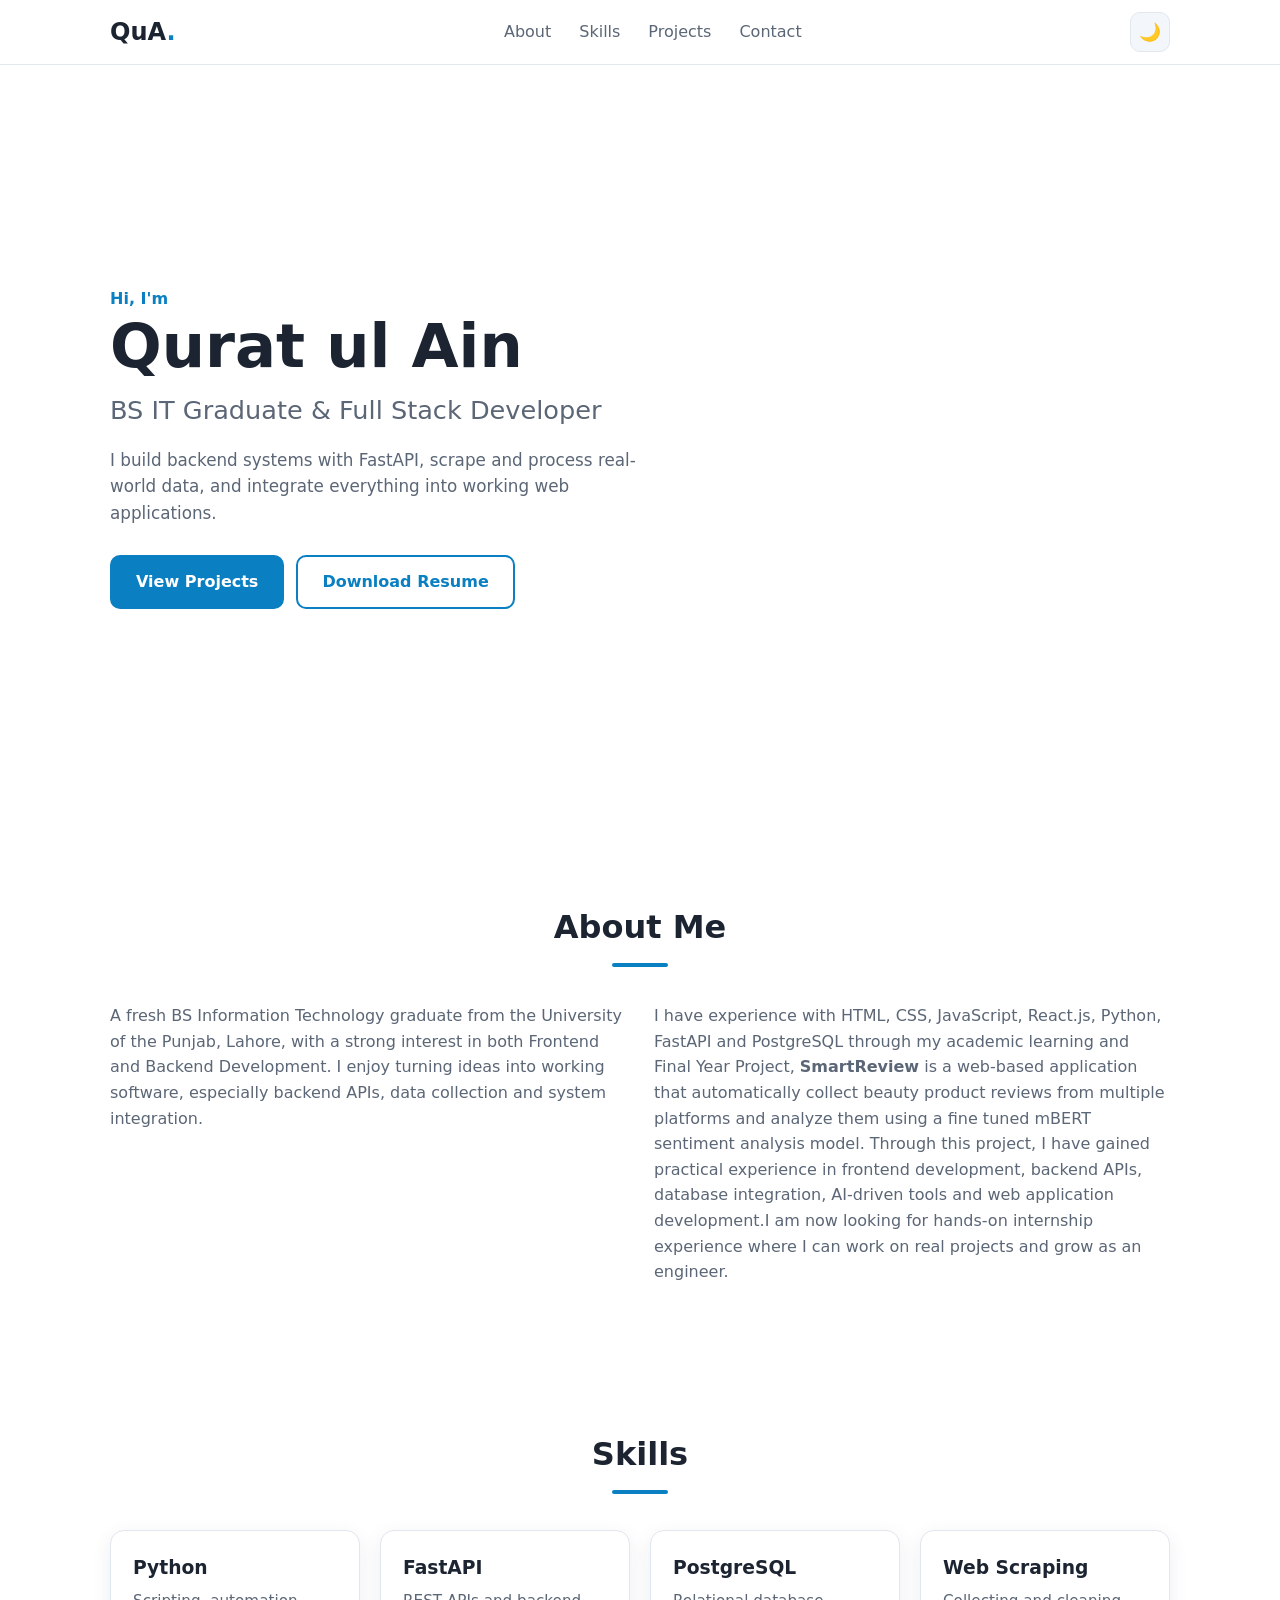
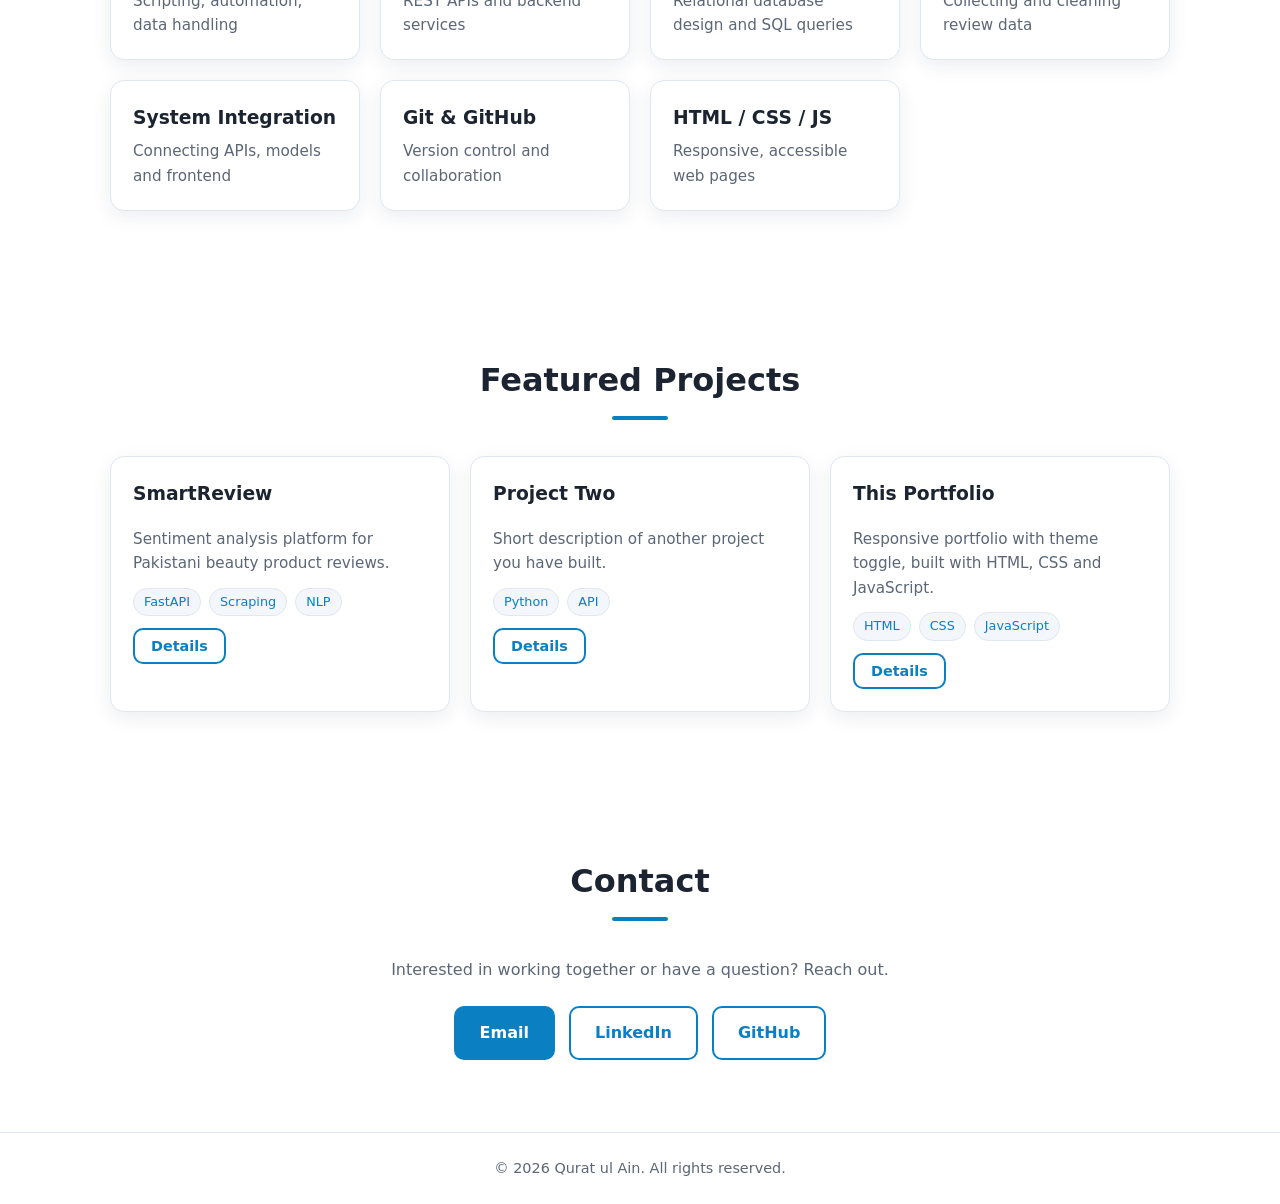
==== index.html @ 5493f996 "Add portfolio website" ====
<!DOCTYPE html>
<html lang="en">
<head>
  <meta charset="UTF-8" />
  <meta name="viewport" content="width=device-width, initial-scale=1.0" />
  <meta name="description" content="Portfolio of Qurat ul Ain - BS IT Graduate, Full stack developer and web scraping enthusiast." />
  <title>Qurat ul Ain | Developer Portfolio</title>
  <link rel="stylesheet" href="style.css" />
</head>
<body>
  <!--HEADER-->
  <header class="header">
    <nav class="nav container" aria-label="Main navigation">
      <a href="#home" class="logo">QuA<span>.</span></a>

      <ul class="nav-links" id="nav-links">
        <li><a href="#about">About</a></li>
        <li><a href="#skills">Skills</a></li>
        <li><a href="#projects">Projects</a></li>
        <li><a href="#contact">Contact</a></li>
      </ul>

      <div class="nav-actions">
        <button id="theme-toggle" class="icon-btn" aria-label="Toggle dark and light theme">🌙</button>
        <button id="menu-toggle" class="icon-btn menu-btn" aria-label="Open menu" aria-expanded="false">☰</button>
      </div>
    </nav>
  </header>

  <main>
    <!-- HERO -->
    <section id="home" class="hero container">
      <div class="hero-text">
        <p class="eyebrow">Hi, I'm</p>
        <h1>Qurat ul Ain</h1>
        <h2>BS IT Graduate &amp; Full Stack Developer</h2>
        <p class="lead">
          I build backend systems with FastAPI, scrape and process real-world data,
          and integrate everything into working web applications.
        </p>
        <div class="hero-buttons">
          <a href="#projects" class="btn btn-primary">View Projects</a>
          <a href="resume.pdf" class="btn btn-outline" download>Download Resume</a>
        </div>
      </div>
    </section>

    <!-- ABOUT -->
    <section id="about" class="section container">
      <h2 class="section-title">About Me</h2>
      <div class="about-grid">
        <p>
          A fresh BS Information Technology graduate from the University of the Punjab, Lahore,
          with a strong interest in both Frontend and Backend Development. I enjoy turning ideas
          into working software, especially backend APIs, data collection and system integration.
        </p>
        <p>
          I have experience with HTML, CSS, JavaScript, React.js, Python, FastAPI and
          PostgreSQL through my academic learning and Final Year Project, <strong>SmartReview</strong>
          is a web-based application that automatically collect beauty product reviews from multiple
          platforms and analyze them using a fine tuned mBERT sentiment analysis model. Through this
          project, I have gained practical experience in frontend development, backend APIs, database
          integration, AI-driven tools and web application development.I am now looking for
          hands-on internship experience where I can work on real projects and grow
          as an engineer.
        </p>
      </div>
    </section>

    <!-- SKILLS -->
    <section id="skills" class="section container">
      <h2 class="section-title">Skills</h2>
      <div class="skills-grid">
        <div class="card"><h3>Python</h3><p>Scripting, automation, data handling</p></div>
        <div class="card"><h3>FastAPI</h3><p>REST APIs and backend services</p></div>
        <div class="card"><h3>PostgreSQL</h3><p>Relational database design and SQL queries</p></div>
        <div class="card"><h3>Web Scraping</h3><p>Collecting and cleaning review data</p></div>
        <div class="card"><h3>System Integration</h3><p>Connecting APIs, models and frontend</p></div>
        <div class="card"><h3>Git &amp; GitHub</h3><p>Version control and collaboration</p></div>
        <div class="card"><h3>HTML / CSS / JS</h3><p>Responsive, accessible web pages</p></div>
      </div>
    </section>

    <!-- PROJECTS -->
    <section id="projects" class="section container">
      <h2 class="section-title">Featured Projects</h2>
      <div class="projects-grid">

        <article class="card project-card">
          <h3>SmartReview</h3>
          <p>Sentiment analysis platform for Pakistani beauty product reviews.</p>
          <ul class="tags"><li>FastAPI</li><li>Scraping</li><li>NLP</li></ul>
          <button class="btn btn-small" data-project="smartreview">Details</button>
        </article>

        <article class="card project-card">
          <h3>Project Two</h3>
          <p>Short description of another project you have built.</p>
          <ul class="tags"><li>Python</li><li>API</li></ul>
          <button class="btn btn-small" data-project="project2">Details</button>
        </article>

        <article class="card project-card">
          <h3>This Portfolio</h3>
          <p>Responsive portfolio with theme toggle, built with HTML, CSS and JavaScript.</p>
          <ul class="tags"><li>HTML</li><li>CSS</li><li>JavaScript</li></ul>
          <button class="btn btn-small" data-project="portfolio">Details</button>
        </article>

      </div>
    </section>

    <!-- CONTACT -->
    <section id="contact" class="section container">
      <h2 class="section-title">Contact</h2>
      <p class="center">Interested in working together or have a question? Reach out.</p>
      <div class="contact-links">
        <a class="btn btn-primary" href="quratulainain6@gmail.com">Email</a>
        <a class="btn btn-outline" href="https://www.linkedin.com/in/qurat-ul-ain-aina-707948293/" target="_blank" rel="noopener">LinkedIn</a>
        <a class="btn btn-outline" href="https://github.com/QuratulAin-809/" target="_blank" rel="noopener">GitHub</a>
      </div>
    </section>
  </main>

  <footer class="footer">
    <p>&copy; <span id="year"></span> Qurat ul Ain. All rights reserved.</p>
  </footer>

  <!-- PROJECT MODAL -->
  <div id="modal" class="modal" role="dialog" aria-modal="true" aria-labelledby="modal-title" hidden>
    <div class="modal-content">
      <button id="modal-close" class="icon-btn modal-close" aria-label="Close dialog">✕</button>
      <h3 id="modal-title"></h3>
      <p id="modal-desc"></p>
      <ul id="modal-tags" class="tags"></ul>
      <div id="modal-links" class="modal-links"></div>
    </div>
  </div>

  <script src="script.js"></script>
</body>
</html>
---- style.css ----
/* Theme variables */
:root {
  --bg: #ffffff;
  --bg-alt: #f3f6fb;
  --text: #1b2430;
  --muted: #5b6676;
  --primary: #0a7fc2;
  --primary-hover: #086399;
  --card: #ffffff;
  --border: #e1e7ef;
  --shadow: 0 6px 20px rgba(20, 40, 80, 0.08);
}

[data-theme="dark"] {
  --bg: #0e141b;
  --bg-alt: #141c26;
  --text: #e8edf4;
  --muted: #9aa7b8;
  --primary: #3aa8e8;
  --primary-hover: #66bcf0;
  --card: #18212c;
  --border: #263241;
  --shadow: 0 6px 20px rgba(0, 0, 0, 0.4);
}

/* Base */
* { box-sizing: border-box; margin: 0; padding: 0; }

html { scroll-behavior: smooth; scroll-padding-top: 70px; }

body {
  font-family: "Segoe UI", system-ui, -apple-system, Roboto, sans-serif;
  background: var(--bg);
  color: var(--text);
  line-height: 1.6;
  transition: background 0.3s, color 0.3s;
}

a { color: inherit; text-decoration: none; }
ul { list-style: none; }

.container { width: 100%; max-width: 1100px; margin: 0 auto; padding: 0 20px; }
.center { text-align: center; color: var(--muted); }

/* Header / Nav */
.header {
  position: sticky;
  top: 0;
  z-index: 50;
  background: var(--bg);
  border-bottom: 1px solid var(--border);
  backdrop-filter: blur(8px);
}

.nav {
  display: flex;
  align-items: center;
  justify-content: space-between;
  height: 64px;
}

.logo { font-size: 1.5rem; font-weight: 700; }
.logo span { color: var(--primary); }

.nav-links {
  display: flex;
  gap: 28px;
}

.nav-links a { color: var(--muted); font-weight: 500; transition: color 0.2s; }
.nav-links a:hover { color: var(--primary); }

.nav-actions { display: flex; gap: 8px; }

.icon-btn {
  background: var(--bg-alt);
  color: var(--text);
  border: 1px solid var(--border);
  width: 40px;
  height: 40px;
  border-radius: 10px;
  font-size: 1.1rem;
  cursor: pointer;
  transition: background 0.2s;
}
.icon-btn:hover { background: var(--border); }

.menu-btn { display: none; }

/* Hero */
.hero {
  min-height: 85vh;
  display: flex;
  align-items: center;
}

.eyebrow { color: var(--primary); font-weight: 600; }
.hero h1 { font-size: clamp(2.2rem, 6vw, 3.8rem); line-height: 1.15; }
.hero h2 { font-size: clamp(1.1rem, 3vw, 1.6rem); color: var(--muted); font-weight: 500; margin: 8px 0 16px; }
.lead { max-width: 560px; color: var(--muted); font-size: 1.05rem; }
.hero-buttons { display: flex; flex-wrap: wrap; gap: 12px; margin-top: 28px; }

/* Buttons */
.btn {
  display: inline-block;
  padding: 12px 24px;
  border-radius: 10px;
  font-weight: 600;
  border: 2px solid var(--primary);
  cursor: pointer;
  font-size: 1rem;
  font-family: inherit;
  transition: background 0.2s, color 0.2s, transform 0.2s;
}
.btn:hover { transform: translateY(-2px); }
.btn-primary { background: var(--primary); color: #fff; }
.btn-primary:hover { background: var(--primary-hover); border-color: var(--primary-hover); }
.btn-outline { background: transparent; color: var(--primary); }
.btn-outline:hover { background: var(--primary); color: #fff; }
.btn-small { padding: 8px 16px; font-size: 0.9rem; background: transparent; color: var(--primary); }
.btn-small:hover { background: var(--primary); color: #fff; }

/* Sections */
.section { padding: 72px 20px; }
.section-title {
  font-size: 2rem;
  text-align: center;
  margin-bottom: 36px;
}
.section-title::after {
  content: "";
  display: block;
  width: 56px;
  height: 4px;
  background: var(--primary);
  border-radius: 4px;
  margin: 10px auto 0;
}

.about-grid {
  display: grid;
  grid-template-columns: 1fr 1fr;
  gap: 28px;
  color: var(--muted);
}

/* Cards / Grids */
.skills-grid,
.projects-grid {
  display: grid;
  grid-template-columns: repeat(auto-fit, minmax(240px, 1fr));
  gap: 20px;
}

.card {
  background: var(--card);
  border: 1px solid var(--border);
  border-radius: 14px;
  padding: 22px;
  box-shadow: var(--shadow);
  transition: transform 0.2s;
}
.card:hover { transform: translateY(-4px); }
.card h3 { margin-bottom: 6px; }
.card p { color: var(--muted); font-size: 0.95rem; }

.project-card { display: flex; flex-direction: column; gap: 12px; align-items: flex-start; }

.tags { display: flex; flex-wrap: wrap; gap: 8px; }
.tags li {
  background: var(--bg-alt);
  border: 1px solid var(--border);
  color: var(--primary);
  font-size: 0.8rem;
  padding: 3px 10px;
  border-radius: 999px;
}

/* Contact */
.contact-links {
  display: flex;
  flex-wrap: wrap;
  justify-content: center;
  gap: 14px;
  margin-top: 24px;
}

/* Footer */
.footer {
  text-align: center;
  padding: 24px 20px;
  border-top: 1px solid var(--border);
  color: var(--muted);
  font-size: 0.9rem;
}

/* Modal */
.modal {
  position: fixed;
  inset: 0;
  background: rgba(0, 0, 0, 0.55);
  display: flex;
  align-items: center;
  justify-content: center;
  padding: 20px;
  z-index: 100;
}
.modal[hidden] { display: none; }

.modal-content {
  position: relative;
  background: var(--card);
  border: 1px solid var(--border);
  border-radius: 16px;
  padding: 32px 28px 28px;
  max-width: 520px;
  width: 100%;
  display: flex;
  flex-direction: column;
  gap: 14px;
  animation: pop 0.2s ease;
}
.modal-content p { color: var(--muted); }
.modal-close { position: absolute; top: 12px; right: 12px; }
.modal-links { display: flex; gap: 10px; flex-wrap: wrap; }

@keyframes pop {
  from { transform: scale(0.95); opacity: 0; }
  to { transform: scale(1); opacity: 1; }
}

/* Responsive */
@media (max-width: 768px) {
  .menu-btn { display: inline-block; }

  .nav-links {
    position: absolute;
    top: 64px;
    left: 0;
    right: 0;
    flex-direction: column;
    gap: 0;
    background: var(--bg);
    border-bottom: 1px solid var(--border);
    max-height: 0;
    overflow: hidden;
    transition: max-height 0.3s ease;
  }
  .nav-links.open { max-height: 280px; }
  .nav-links li a { display: block; padding: 14px 20px; }

  .about-grid { grid-template-columns: 1fr; }
  .hero { min-height: 75vh; }
}

@media (prefers-reduced-motion: reduce) {
  html { scroll-behavior: auto; }
  * { transition: none !important; animation: none !important; }
}
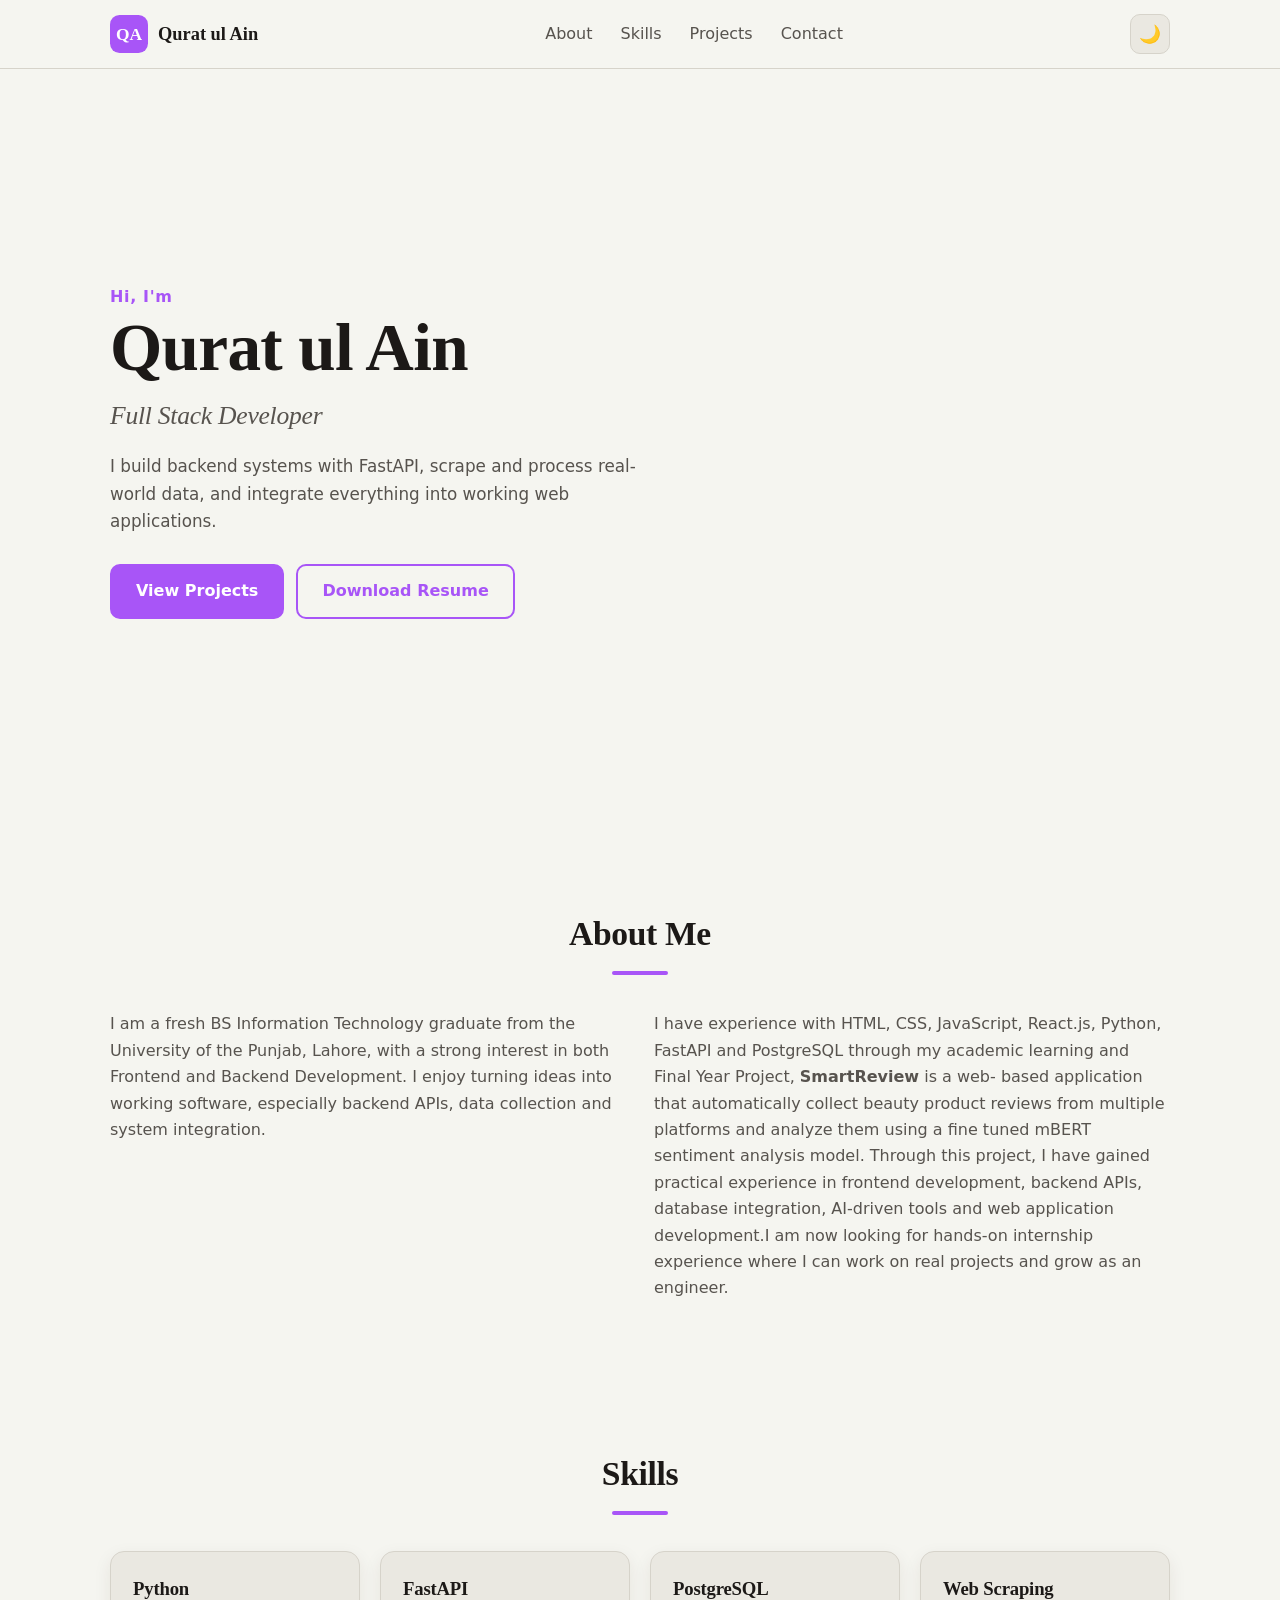
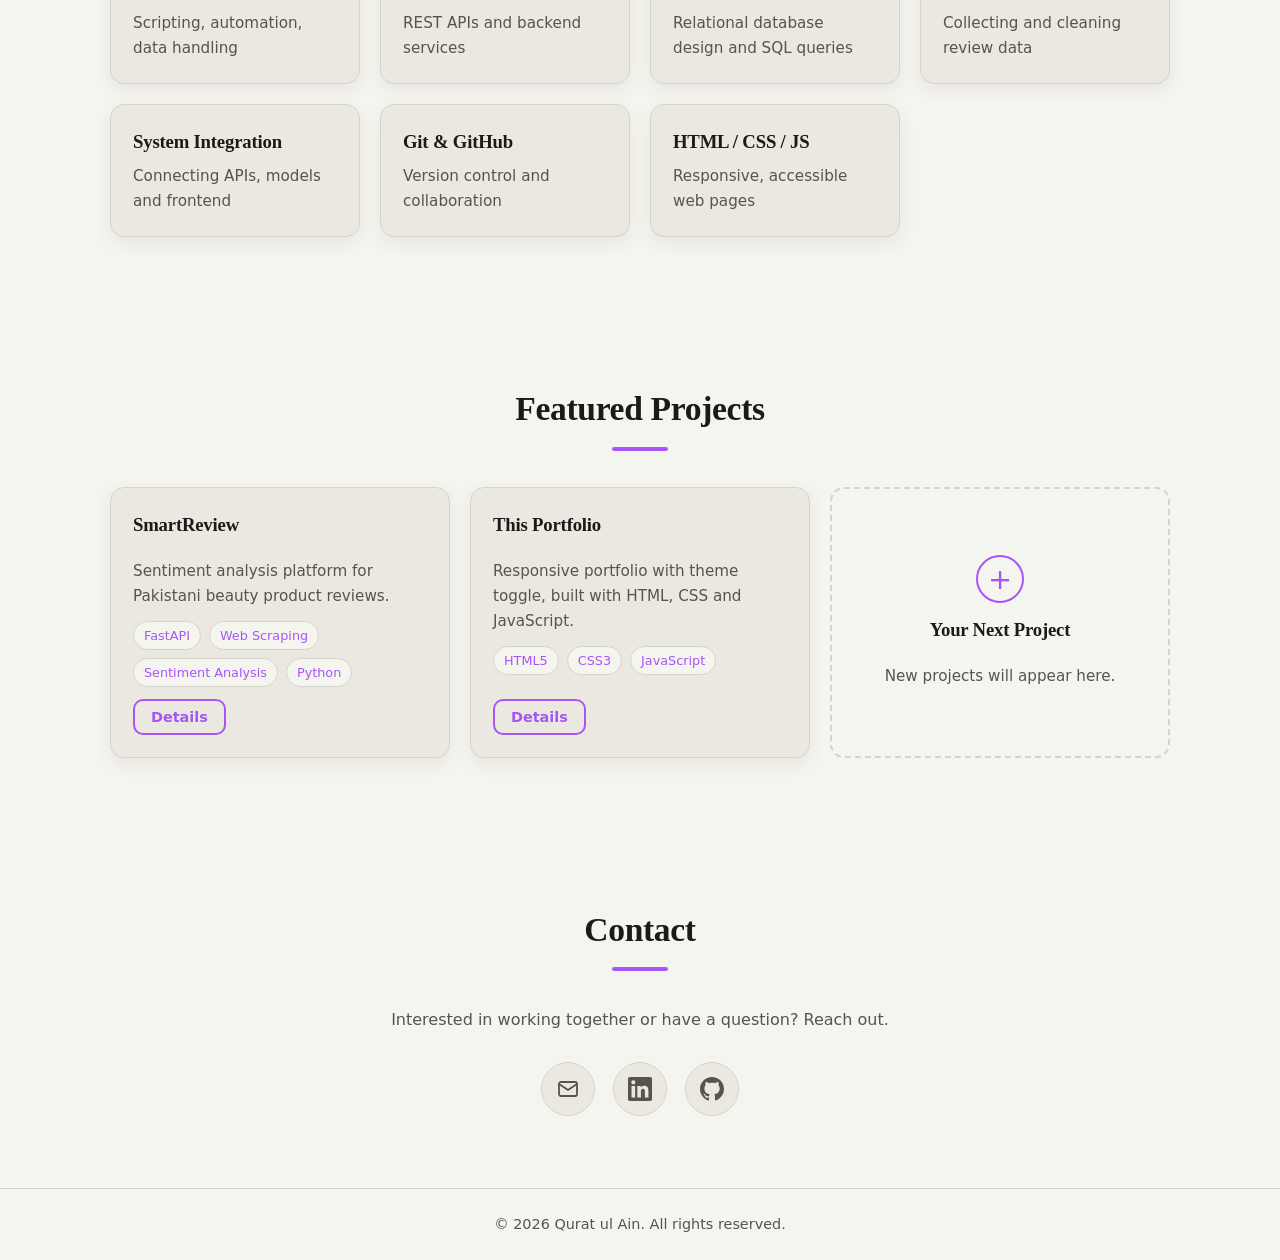
==== commit 8fd87264: "Update design, logo and projects" ====
--- a/index.html
+++ b/index.html
@@ -3,15 +3,22 @@
 <head>
   <meta charset="UTF-8" />
   <meta name="viewport" content="width=device-width, initial-scale=1.0" />
-  <meta name="description" content="Portfolio of Qurat ul Ain - BS IT Graduate, Full stack developer and web scraping enthusiast." />
+  <meta name="description" content="Portfolio of Qurat ul Ain - full stack developer and web scraping enthusiast." />
   <title>Qurat ul Ain | Developer Portfolio</title>
+  <link rel="icon" href="data:image/svg+xml,%3Csvg xmlns='http://www.w3.org/2000/svg' viewBox='0 0 64 64'%3E%3Crect width='64' height='64' rx='14' fill='%2315803D'/%3E%3Ctext x='32' y='43' font-family='Georgia,serif' font-size='30' font-weight='700' text-anchor='middle' fill='white'%3EQA%3C/text%3E%3C/svg%3E" />
   <link rel="stylesheet" href="style.css" />
 </head>
 <body>
-  <!--HEADER-->
+  <!-- HEADER -->
   <header class="header">
     <nav class="nav container" aria-label="Main navigation">
-      <a href="#home" class="logo">QuA<span>.</span></a>
+      <a href="#home" class="logo" aria-label="Qurat ul Ain - home">
+        <svg class="logo-mark" viewBox="0 0 48 48" width="38" height="38" aria-hidden="true">
+          <rect width="48" height="48" rx="12"></rect>
+          <text x="24" y="32" text-anchor="middle">QA</text>
+        </svg>
+        <span class="logo-text">Qurat ul Ain</span>
+      </a>
 
       <ul class="nav-links" id="nav-links">
         <li><a href="#about">About</a></li>
@@ -33,7 +40,7 @@
       <div class="hero-text">
         <p class="eyebrow">Hi, I'm</p>
         <h1>Qurat ul Ain</h1>
-        <h2>BS IT Graduate &amp; Full Stack Developer</h2>
+        <h2>Full Stack Developer</h2>
         <p class="lead">
           I build backend systems with FastAPI, scrape and process real-world data,
           and integrate everything into working web applications.
@@ -50,19 +57,18 @@
       <h2 class="section-title">About Me</h2>
       <div class="about-grid">
         <p>
-          A fresh BS Information Technology graduate from the University of the Punjab, Lahore,
+          I am a fresh BS Information Technology graduate from the University of the Punjab, Lahore,
           with a strong interest in both Frontend and Backend Development. I enjoy turning ideas
           into working software, especially backend APIs, data collection and system integration.
         </p>
         <p>
-          I have experience with HTML, CSS, JavaScript, React.js, Python, FastAPI and
-          PostgreSQL through my academic learning and Final Year Project, <strong>SmartReview</strong>
-          is a web-based application that automatically collect beauty product reviews from multiple
-          platforms and analyze them using a fine tuned mBERT sentiment analysis model. Through this
-          project, I have gained practical experience in frontend development, backend APIs, database
-          integration, AI-driven tools and web application development.I am now looking for
-          hands-on internship experience where I can work on real projects and grow
-          as an engineer.
+          I have experience with HTML, CSS, JavaScript, React.js, Python, FastAPI and PostgreSQL
+          through my academic learning and Final Year Project, <strong>SmartReview</strong> is a web-
+          based application that automatically collect beauty product reviews from multiple platforms
+          and analyze them using a fine tuned mBERT sentiment analysis model. Through this project,
+          I have gained practical experience in frontend development, backend APIs, database integration,
+          AI-driven tools and web application development.I am now looking for hands-on internship
+          experience where I can work on real projects and grow as an engineer.
         </p>
       </div>
     </section>
@@ -82,43 +88,41 @@
     </section>
 
     <!-- PROJECTS -->
+    <!-- Project cards are generated from the `projects` list in script.js.
+         To add a new project, add one more entry there; no HTML changes needed. -->
     <section id="projects" class="section container">
       <h2 class="section-title">Featured Projects</h2>
-      <div class="projects-grid">
-
-        <article class="card project-card">
-          <h3>SmartReview</h3>
-          <p>Sentiment analysis platform for Pakistani beauty product reviews.</p>
-          <ul class="tags"><li>FastAPI</li><li>Scraping</li><li>NLP</li></ul>
-          <button class="btn btn-small" data-project="smartreview">Details</button>
-        </article>
-
-        <article class="card project-card">
-          <h3>Project Two</h3>
-          <p>Short description of another project you have built.</p>
-          <ul class="tags"><li>Python</li><li>API</li></ul>
-          <button class="btn btn-small" data-project="project2">Details</button>
-        </article>
-
-        <article class="card project-card">
-          <h3>This Portfolio</h3>
-          <p>Responsive portfolio with theme toggle, built with HTML, CSS and JavaScript.</p>
-          <ul class="tags"><li>HTML</li><li>CSS</li><li>JavaScript</li></ul>
-          <button class="btn btn-small" data-project="portfolio">Details</button>
-        </article>
-
-      </div>
+      <div class="projects-grid" id="projects-grid"></div>
     </section>
 
     <!-- CONTACT -->
     <section id="contact" class="section container">
       <h2 class="section-title">Contact</h2>
       <p class="center">Interested in working together or have a question? Reach out.</p>
-      <div class="contact-links">
-        <a class="btn btn-primary" href="quratulainain6@gmail.com">Email</a>
-        <a class="btn btn-outline" href="https://www.linkedin.com/in/qurat-ul-ain-aina-707948293/" target="_blank" rel="noopener">LinkedIn</a>
-        <a class="btn btn-outline" href="https://github.com/QuratulAin-809/" target="_blank" rel="noopener">GitHub</a>
-      </div>
+      <ul class="social-links">
+        <li>
+          <a class="social-link" href="quratulainaina6@gmail.com" aria-label="Email" title="Email">
+            <svg viewBox="0 0 24 24" aria-hidden="true" fill="none" stroke="currentColor" stroke-width="1.8" stroke-linecap="round" stroke-linejoin="round">
+              <rect x="3" y="5" width="18" height="14" rx="2"></rect>
+              <polyline points="3,7 12,13 21,7"></polyline>
+            </svg>
+          </a>
+        </li>
+        <li>
+          <a class="social-link" href="https://www.linkedin.com/in/qurat-ul-ain-aina-707948293/" target="_blank" rel="noopener" aria-label="LinkedIn" title="LinkedIn">
+            <svg viewBox="0 0 24 24" aria-hidden="true" fill="currentColor">
+              <path d="M20.447 20.452h-3.554v-5.569c0-1.328-.027-3.037-1.852-3.037-1.853 0-2.136 1.445-2.136 2.939v5.667H9.351V9h3.414v1.561h.046c.477-.9 1.637-1.85 3.37-1.85 3.601 0 4.267 2.37 4.267 5.455v6.286zM5.337 7.433a2.062 2.062 0 01-2.063-2.065 2.064 2.064 0 112.063 2.065zm1.782 13.019H3.555V9h3.564v11.452zM22.225 0H1.771C.792 0 0 .774 0 1.729v20.542C0 23.227.792 24 1.771 24h20.451C23.2 24 24 23.227 24 22.271V1.729C24 .774 23.2 0 22.222 0h.003z"></path>
+            </svg>
+          </a>
+        </li>
+        <li>
+          <a class="social-link" href="https://github.com/QuratulAin-809" target="_blank" rel="noopener" aria-label="GitHub" title="GitHub">
+            <svg viewBox="0 0 16 16" aria-hidden="true" fill="currentColor">
+              <path d="M8 0C3.58 0 0 3.58 0 8c0 3.54 2.29 6.53 5.47 7.59.4.07.55-.17.55-.38 0-.19-.01-.82-.01-1.49-2.01.37-2.53-.49-2.69-.94-.09-.23-.48-.94-.82-1.13-.28-.15-.68-.52-.01-.53.63-.01 1.08.58 1.23.82.72 1.21 1.87.87 2.33.66.07-.52.28-.87.51-1.07-1.78-.2-3.64-.89-3.64-3.95 0-.87.31-1.59.82-2.15-.08-.2-.36-1.02.08-2.12 0 0 .67-.21 2.2.82.64-.18 1.32-.27 2-.27.68 0 1.36.09 2 .27 1.53-1.04 2.2-.82 2.2-.82.44 1.1.16 1.92.08 2.12.51.56.82 1.27.82 2.15 0 3.07-1.87 3.75-3.65 3.95.29.25.54.73.54 1.48 0 1.07-.01 1.93-.01 2.2 0 .21.15.46.55.38A8.013 8.013 0 0016 8c0-4.42-3.58-8-8-8z"></path>
+            </svg>
+          </a>
+        </li>
+      </ul>
     </section>
   </main>
 
--- a/style.css
+++ b/style.css
@@ -1,26 +1,28 @@
-/* Theme variables */
+/* Theme variables (Warm Editorial) */
 :root {
-  --bg: #ffffff;
-  --bg-alt: #f3f6fb;
-  --text: #1b2430;
-  --muted: #5b6676;
-  --primary: #0a7fc2;
-  --primary-hover: #086399;
-  --card: #ffffff;
-  --border: #e1e7ef;
-  --shadow: 0 6px 20px rgba(20, 40, 80, 0.08);
+  --bg: #f5f5f0;          
+  --surface: #eae8e1;     
+  --text: #1c1917;        
+  --muted: #57534e;       
+  --primary: #A855F7; 
+  --primary-hover: #c084fc;
+  --on-primary: #ffffff;  
+  --accent: #A855F7; 
+  --border: #d6d3ca;
+  --shadow: 0 6px 18px rgba(60, 40, 20, 0.08);
 }
 
 [data-theme="dark"] {
-  --bg: #0e141b;
-  --bg-alt: #141c26;
-  --text: #e8edf4;
-  --muted: #9aa7b8;
-  --primary: #3aa8e8;
-  --primary-hover: #66bcf0;
-  --card: #18212c;
-  --border: #263241;
-  --shadow: 0 6px 20px rgba(0, 0, 0, 0.4);
+  --bg: #1c1917;
+  --surface: #292524;
+  --text: #f5f5f0;
+  --muted: #a8a29e;
+  --primary: #A855F7;
+  --primary-hover: #c084fc;
+  --on-primary: #1c1917;
+  --accent: #A855F7;
+  --border: #44403c;
+  --shadow: 0 6px 18px rgba(0, 0, 0, 0.45);
 }
 
 /* Base */
@@ -32,8 +34,13 @@
   font-family: "Segoe UI", system-ui, -apple-system, Roboto, sans-serif;
   background: var(--bg);
   color: var(--text);
-  line-height: 1.6;
+  line-height: 1.65;
   transition: background 0.3s, color 0.3s;
+}
+
+h1, h2, h3 {
+  font-family: Georgia, "Times New Roman", serif;
+  letter-spacing: -0.01em;
 }
 
 a { color: inherit; text-decoration: none; }
@@ -49,31 +56,38 @@
   z-index: 50;
   background: var(--bg);
   border-bottom: 1px solid var(--border);
-  backdrop-filter: blur(8px);
 }
 
 .nav {
   display: flex;
   align-items: center;
   justify-content: space-between;
-  height: 64px;
-}
-
-.logo { font-size: 1.5rem; font-weight: 700; }
-.logo span { color: var(--primary); }
-
-.nav-links {
-  display: flex;
-  gap: 28px;
-}
-
+  height: 68px;
+}
+
+/* Logo */
+.logo { display: flex; align-items: center; gap: 10px; }
+.logo-mark rect { fill: var(--primary); }
+.logo-mark text {
+  fill: var(--on-primary);
+  font-family: Georgia, "Times New Roman", serif;
+  font-size: 22px;
+  font-weight: 700;
+}
+.logo-text {
+  font-family: Georgia, "Times New Roman", serif;
+  font-size: 1.15rem;
+  font-weight: 700;
+}
+
+.nav-links { display: flex; gap: 28px; }
 .nav-links a { color: var(--muted); font-weight: 500; transition: color 0.2s; }
 .nav-links a:hover { color: var(--primary); }
 
 .nav-actions { display: flex; gap: 8px; }
 
 .icon-btn {
-  background: var(--bg-alt);
+  background: var(--surface);
   color: var(--text);
   border: 1px solid var(--border);
   width: 40px;
@@ -88,15 +102,17 @@
 .menu-btn { display: none; }
 
 /* Hero */
-.hero {
-  min-height: 85vh;
-  display: flex;
-  align-items: center;
-}
-
-.eyebrow { color: var(--primary); font-weight: 600; }
-.hero h1 { font-size: clamp(2.2rem, 6vw, 3.8rem); line-height: 1.15; }
-.hero h2 { font-size: clamp(1.1rem, 3vw, 1.6rem); color: var(--muted); font-weight: 500; margin: 8px 0 16px; }
+.hero { min-height: 85vh; display: flex; align-items: center; }
+
+.eyebrow { color: var(--accent); font-weight: 700; letter-spacing: 0.04em; }
+.hero h1 { font-size: clamp(2.4rem, 6.5vw, 4.2rem); line-height: 1.1; }
+.hero h2 {
+  font-size: clamp(1.1rem, 3vw, 1.6rem);
+  color: var(--muted);
+  font-weight: 400;
+  font-style: italic;
+  margin: 10px 0 16px;
+}
 .lead { max-width: 560px; color: var(--muted); font-size: 1.05rem; }
 .hero-buttons { display: flex; flex-wrap: wrap; gap: 12px; margin-top: 28px; }
 
@@ -113,26 +129,22 @@
   transition: background 0.2s, color 0.2s, transform 0.2s;
 }
 .btn:hover { transform: translateY(-2px); }
-.btn-primary { background: var(--primary); color: #fff; }
+.btn-primary { background: var(--primary); color: var(--on-primary); }
 .btn-primary:hover { background: var(--primary-hover); border-color: var(--primary-hover); }
 .btn-outline { background: transparent; color: var(--primary); }
-.btn-outline:hover { background: var(--primary); color: #fff; }
+.btn-outline:hover { background: var(--primary); color: var(--on-primary); }
 .btn-small { padding: 8px 16px; font-size: 0.9rem; background: transparent; color: var(--primary); }
-.btn-small:hover { background: var(--primary); color: #fff; }
+.btn-small:hover { background: var(--primary); color: var(--on-primary); }
 
 /* Sections */
 .section { padding: 72px 20px; }
-.section-title {
-  font-size: 2rem;
-  text-align: center;
-  margin-bottom: 36px;
-}
+.section-title { font-size: 2.1rem; text-align: center; margin-bottom: 36px; }
 .section-title::after {
   content: "";
   display: block;
   width: 56px;
   height: 4px;
-  background: var(--primary);
+  background: var(--accent);
   border-radius: 4px;
   margin: 10px auto 0;
 }
@@ -153,7 +165,7 @@
 }
 
 .card {
-  background: var(--card);
+  background: var(--surface);
   border: 1px solid var(--border);
   border-radius: 14px;
   padding: 22px;
@@ -165,10 +177,34 @@
 .card p { color: var(--muted); font-size: 0.95rem; }
 
 .project-card { display: flex; flex-direction: column; gap: 12px; align-items: flex-start; }
+.project-card .btn { margin-top: auto; }
+
+/* Placeholder card for the next project */
+.project-card.placeholder {
+  background: transparent;
+  border: 2px dashed var(--border);
+  box-shadow: none;
+  align-items: center;
+  justify-content: center;
+  text-align: center;
+  min-height: 200px;
+}
+.project-card.placeholder:hover { transform: none; border-color: var(--primary); }
+.placeholder-plus {
+  width: 48px;
+  height: 48px;
+  border-radius: 50%;
+  display: grid;
+  place-items: center;
+  font-size: 1.8rem;
+  line-height: 1;
+  color: var(--primary);
+  border: 2px solid var(--primary);
+}
 
 .tags { display: flex; flex-wrap: wrap; gap: 8px; }
 .tags li {
-  background: var(--bg-alt);
+  background: var(--bg);
   border: 1px solid var(--border);
   color: var(--primary);
   font-size: 0.8rem;
@@ -177,12 +213,31 @@
 }
 
 /* Contact */
-.contact-links {
+.social-links {
   display: flex;
   flex-wrap: wrap;
   justify-content: center;
-  gap: 14px;
-  margin-top: 24px;
+  gap: 18px;
+  margin-top: 28px;
+}
+
+.social-link {
+  display: grid;
+  place-items: center;
+  width: 54px;
+  height: 54px;
+  border-radius: 50%;
+  color: var(--muted);
+  background: var(--surface);
+  border: 1px solid var(--border);
+  transition: color 0.2s, border-color 0.2s, transform 0.2s;
+}
+.social-link svg { width: 24px; height: 24px; }
+.social-link:hover,
+.social-link:focus-visible {
+  color: var(--primary);
+  border-color: var(--primary);
+  transform: translateY(-3px);
 }
 
 /* Footer */
@@ -198,7 +253,7 @@
 .modal {
   position: fixed;
   inset: 0;
-  background: rgba(0, 0, 0, 0.55);
+  background: rgba(28, 25, 23, 0.6);
   display: flex;
   align-items: center;
   justify-content: center;
@@ -209,7 +264,7 @@
 
 .modal-content {
   position: relative;
-  background: var(--card);
+  background: var(--surface);
   border: 1px solid var(--border);
   border-radius: 16px;
   padding: 32px 28px 28px;
@@ -235,7 +290,7 @@
 
   .nav-links {
     position: absolute;
-    top: 64px;
+    top: 68px;
     left: 0;
     right: 0;
     flex-direction: column;
@@ -253,6 +308,10 @@
   .hero { min-height: 75vh; }
 }
 
+@media (max-width: 380px) {
+  .logo-text { display: none; }
+}
+
 @media (prefers-reduced-motion: reduce) {
   html { scroll-behavior: auto; }
   * { transition: none !important; animation: none !important; }
